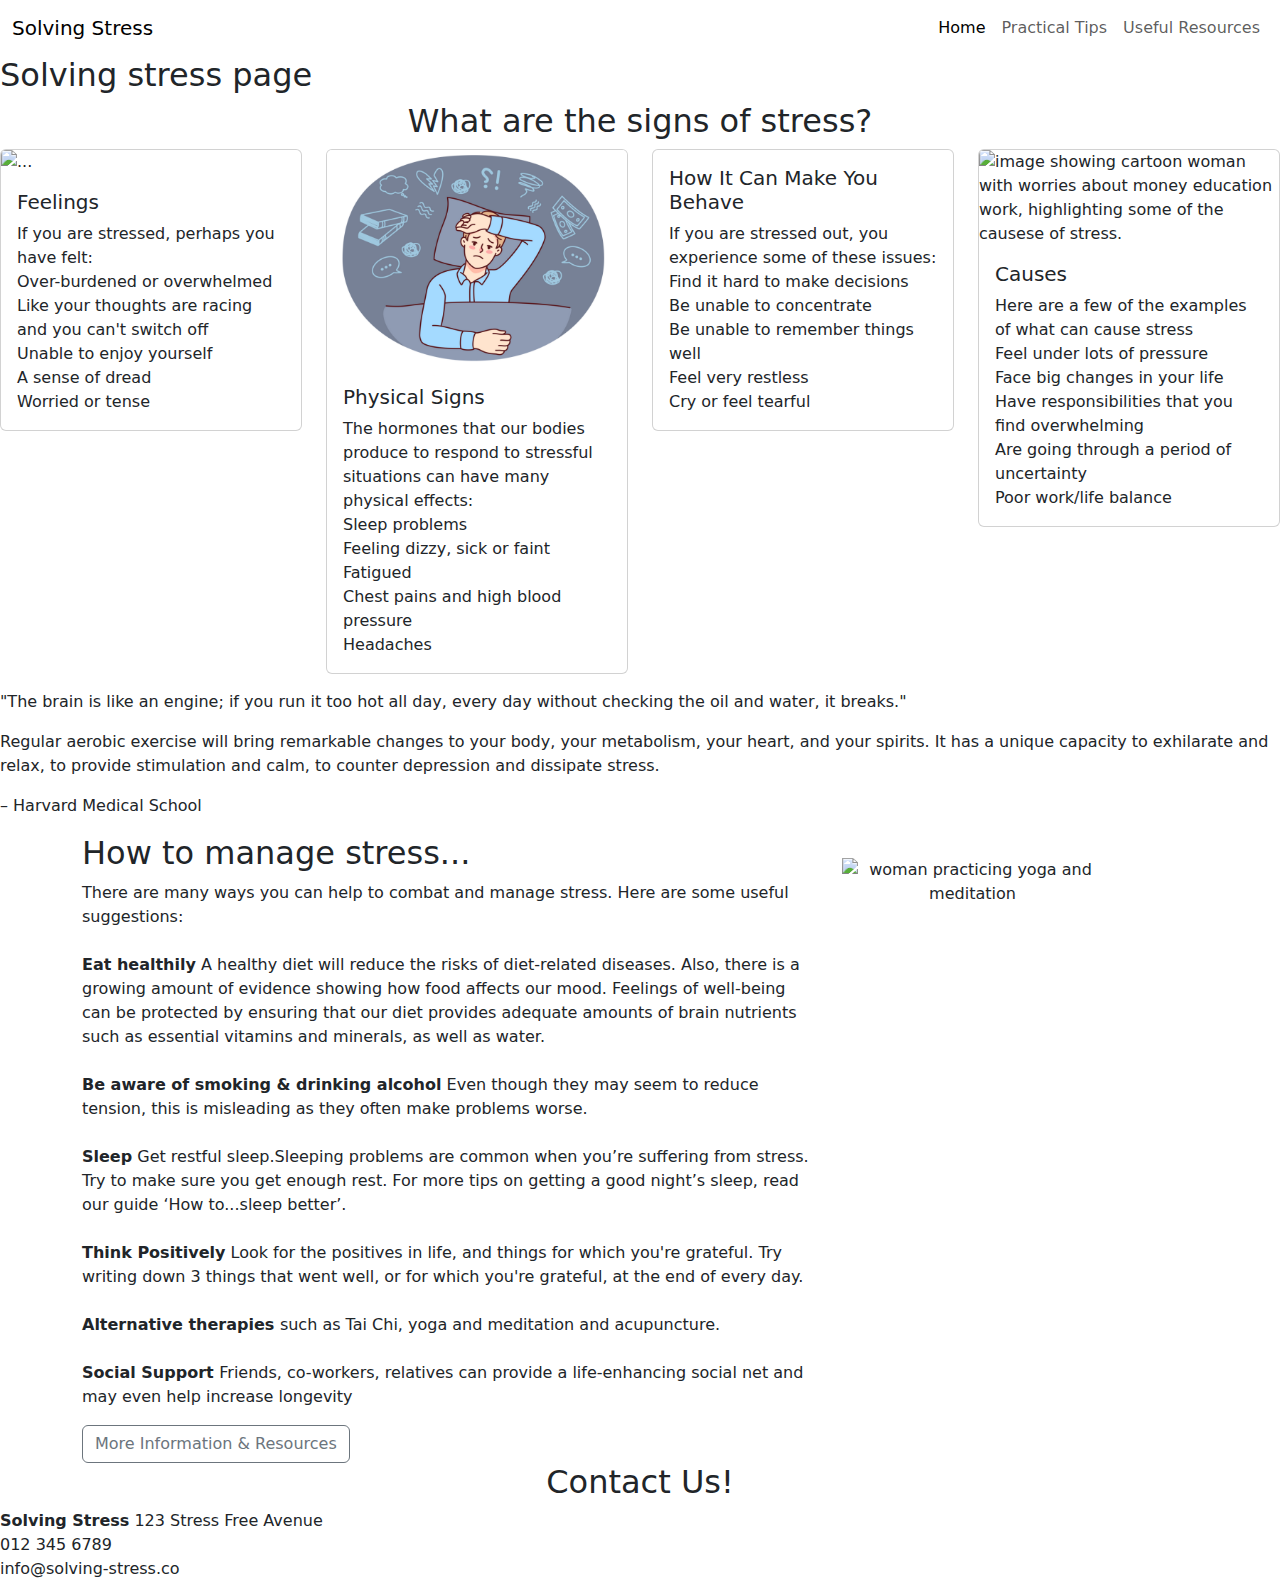
==== index.html @ 2239bf57 "fix: update stylesheet path in index and resources pages for correct loading" ====
<!DOCTYPE html>
<html lang="en">

<head>
  <meta charset="UTF-8">
  <meta name="viewport" content="width=device-width, initial-scale=1.0">
  <title>Solving Stress</title>

  <!-- Bootstrap CSS Link -->
  <link href="https://cdn.jsdelivr.net/npm/bootstrap@5.3.3/dist/css/bootstrap.min.css" rel="stylesheet"
    integrity="sha384-QWTKZyjpPEjISv5WaRU9OFeRpok6YctnYmDr5pNlyT2bRjXh0JMhjY6hW+ALEwIH" crossorigin="anonymous">

  <link rel="stylesheet" href="/solving-stress/assets/css/style.css">

</head>

<body>

  <nav class="navbar navbar-expand-lg navbar-color">
    <div class="container-fluid">
      <i class="fa-solid fa-water" style="color: #204e13;"></i>
      <a class="navbar-brand" href="#">Solving Stress</a>
      <button class="navbar-toggler" type="button" data-bs-toggle="collapse" data-bs-target="#navbarNav"
        aria-controls="navbarNav" aria-expanded="false" aria-label="Toggle navigation">
        <span class="navbar-toggler-icon"></span>
      </button>
      <div class="collapse navbar-collapse" id="navbarNav">
        <ul class="navbar-nav ms-auto">
          <li class="nav-item">
            <a class="nav-link active" aria-current="page" href="#">Home</a>
          </li>
          <li class="nav-item">
            <a class="nav-link" href="#">Practical Tips</a>
          </li>
          <li class="nav-item">
            <a class="nav-link" href="resources.html">Useful Resources</a>
          </li>
        </ul>
      </div>
    </div>
  </nav>

  <!-- Hero Image  -->
  <section id="hero">
    <h2>
      Solving stress page
      <h2>
  </section>

  <!-- Card Section: Signs of Stress -->
  <section id="signs" class="large-card">
    <div class="col-12 text-center">
      <h2>What are the signs of stress?</h2>
    </div>

    <div class="row">
      <div class="col-12 col-md-6 col-xl-3 mb-3">
        <div class="card">
          <img src="assets/images/steps.png" class="card-img-top" alt="...">
          <div class="card-body">
            <h5 class="card-title">Feelings</h5>
            <p class="card-text">If you are stressed, perhaps you have felt:
              <br>
              <i class="fa-solid fa-arrow-right"></i>Over-burdened or overwhelmed
              <br>
              <i class="fa-solid fa-arrow-right"></i>Like your thoughts are racing and you can't switch off
              <br><i class="fa-solid fa-arrow-right"></i>Unable to enjoy yourself
              <br><i class="fa-solid fa-arrow-right"></i> A sense of dread
              <br><i class="fa-solid fa-arrow-right"></i> Worried or tense
            </p>
          </div>

        </div>
      </div>

      <div class="col-12 col-md-6 col-xl-3 mb-3">
        <div class="card">
          <img src="assets/images/worries.png" class="card-img-top" alt="...">
          <div class="card-body">
            <h5 class="card-title">Physical Signs</h5>
            <p class="card-text">The hormones that our bodies produce to respond to stressful situations can have many
              physical effects:
              <br>
              <i class="fa-solid fa-arrow-right"></i>Sleep problems
              <br>
              <i class="fa-solid fa-arrow-right"></i>Feeling dizzy, sick or faint
              <br><i class="fa-solid fa-arrow-right"></i>Fatigued
              <br><i class="fa-solid fa-arrow-right"></i> Chest pains and high blood pressure
              <br><i class="fa-solid fa-arrow-right"></i> Headaches
            </p>
          </div>
        </div>
      </div>

      <div class="col-12 col-md-6 col-xl-3 mb-3">
        <div class="card">
          <img src="assets/images/man_worried.png" class="card-img-top" alt="">
          <div class="card-body">
            <h5 class="card-title">How It Can Make You Behave</h5>
            <p class="card-text">If you are stressed out, you experience some of these issues:
              <br>
              <i class="fa-solid fa-arrow-right"></i>Find it hard to make decisions
              <br>
              <i class="fa-solid fa-arrow-right"></i>Be unable to concentrate
              <br><i class="fa-solid fa-arrow-right"></i>Be unable to remember things well
              <br><i class="fa-solid fa-arrow-right"></i>Feel very restless
              <br><i class="fa-solid fa-arrow-right"></i>Cry or feel tearful
            </p>
          </div>


        </div>

      </div>

      <div class="col-12 col-md-6 col-xl-3 mb-3">
        <div class="card">
          <img src="assets/images/pressure_causes_stress.png" class="card-img-top"
            alt="image showing cartoon woman with worries about money education work, highlighting some of the causese of stress.">
          <div class="card-body">
            <h5 class="card-title">Causes</h5>
            <p class="card-text">Here are a few of the examples of what can cause stress
              <br>
              <i class="fa-solid fa-arrow-right"></i>Feel under lots of pressure
              <br>
              <i class="fa-solid fa-arrow-right"></i>Face big changes in your life
              <br><i class="fa-solid fa-arrow-right"></i>Have responsibilities that you find overwhelming
              <br><i class="fa-solid fa-arrow-right"></i>Are going through a period of uncertainty
              <br><i class="fa-solid fa-arrow-right"></i>Poor work/life balance
            </p>
          </div>
        </div>
      </div>

  </section>


  <section id="practical-tips">
    <div class="slider">
      <div class="slides">
        <div class="slide">
          <p>"The brain is like an engine; if you run it too hot all day, every day without checking the oil and water,
            it breaks."</p>
        </div>
        <div class="slide">
          <p>Regular aerobic exercise will bring remarkable changes to your body, your metabolism, your heart, and your
            spirits. It has a unique capacity to exhilarate and relax, to provide stimulation and calm, to counter
            depression and dissipate stress.</p>
          <p>– Harvard Medical School</p>
        </div>
      </div>
    </div>
  </section>

  <section id="managing-stress">
    <div class="container justify-content-center">
      <div class="row">
        <div class="col-xl-8 col-sm-12 col-md-6 col-lg-8 col-xs-12">
          <h2> How to manage stress...</h2>
          <p>There are many ways you can help to combat and manage stress. Here are some useful suggestions:
            <br>
            <br>
            <strong>Eat healthily</strong> A healthy diet will reduce the risks of diet-related diseases. Also, there is
            a growing amount of evidence showing how food affects our mood. Feelings of well-being can be protected by
            ensuring that our diet provides adequate amounts of brain nutrients such as essential vitamins and minerals,
            as well as water.<br>
            <br> <strong> Be aware of smoking & drinking alcohol</strong> Even though they may seem to reduce tension,
            this is misleading as they often make problems worse.
            <br> <br> <strong>Sleep</strong> Get restful sleep.Sleeping problems are common when you’re suffering from
            stress. Try to make sure you get enough rest. For more tips on getting a good night’s sleep, read our guide
            ‘How to...sleep better’.
            <br><br> <strong>Think Positively</strong> Look for the positives in life, and things for which you're
            grateful.

            Try writing down 3 things that went well, or for which you're grateful, at the end of every day.
            <br> <br> <strong>Alternative therapies </strong>such as Tai Chi, yoga and meditation and acupuncture.
            <br> <br> <strong>Social Support </strong>
            Friends, co-workers, relatives can provide a life-enhancing social net and may even help increase longevity
          </p>

          <button type="button" class="btn btn-outline-secondary">More Information & Resources</button>
        </div>

        <div class="col-xs-12 col-sm-12 col-md-6 col-lg-3 col-xl-3 text-center">
          <br>

          <img src="assets/images/yoga.png" alt="woman practicing yoga and meditation">
        </div>
      </div>
    </div>
  </section>


  <footer class="mt-auto">

    <div class="justify-content-center">
      <div class="col-12 text-center">
        <h2>Contact Us!</h2>
      </div>

      <!--Contact Info-->
      <div class="contact">
        <i class="fa-solid fa-location-pin"></i><strong>Solving Stress</strong> 123 Stress Free Avenue<br>

        <i class="fa-solid fa-phone"></i>012 345 6789<br>
        <i class="fa-solid fa-paper-plane"></i>info@solving-stress.co
      </div>

      <div class="social-links">
        <a href="https://www.instagram.com" target="_blank" aria-label="Visit our Instagram page (opens in a new tab)"
          rel="noopener"><i class="fa-brands fa-instagram"></i></a>
        <a href="https://www.facebook.com" target="_blank" aria-label="Visit our Facebook page (opens in a new tab)"
          rel="noopener"><i class="fa-brands fa-square-facebook"></i></a>
        <a href="https://www.x.com" target="_blank" aria-label="Visit our X feed (opens in a new tab)" rel="noopener"><i
            class="fa-brands fa-x-twitter"></i></a>
      </div>

    </div>
  </footer>



  <!-- Link for Bootstrap JS -->
  <script src="https://cdn.jsdelivr.net/npm/bootstrap@5.3.3/dist/js/bootstrap.bundle.min.js"
    integrity="sha384-YvpcrYf0tY3lHB60NNkmXc5s9fDVZLESaAA55NDzOxhy9GkcIdslK1eN7N6jIeHz"
    crossorigin="anonymous"></script>
  <!-- Fontawesome link -->
  <script src="https://kit.fontawesome.com/5150f1339c.js" crossorigin="anonymous"></script>
  <script src="script.js"></script>
</body>

</html>
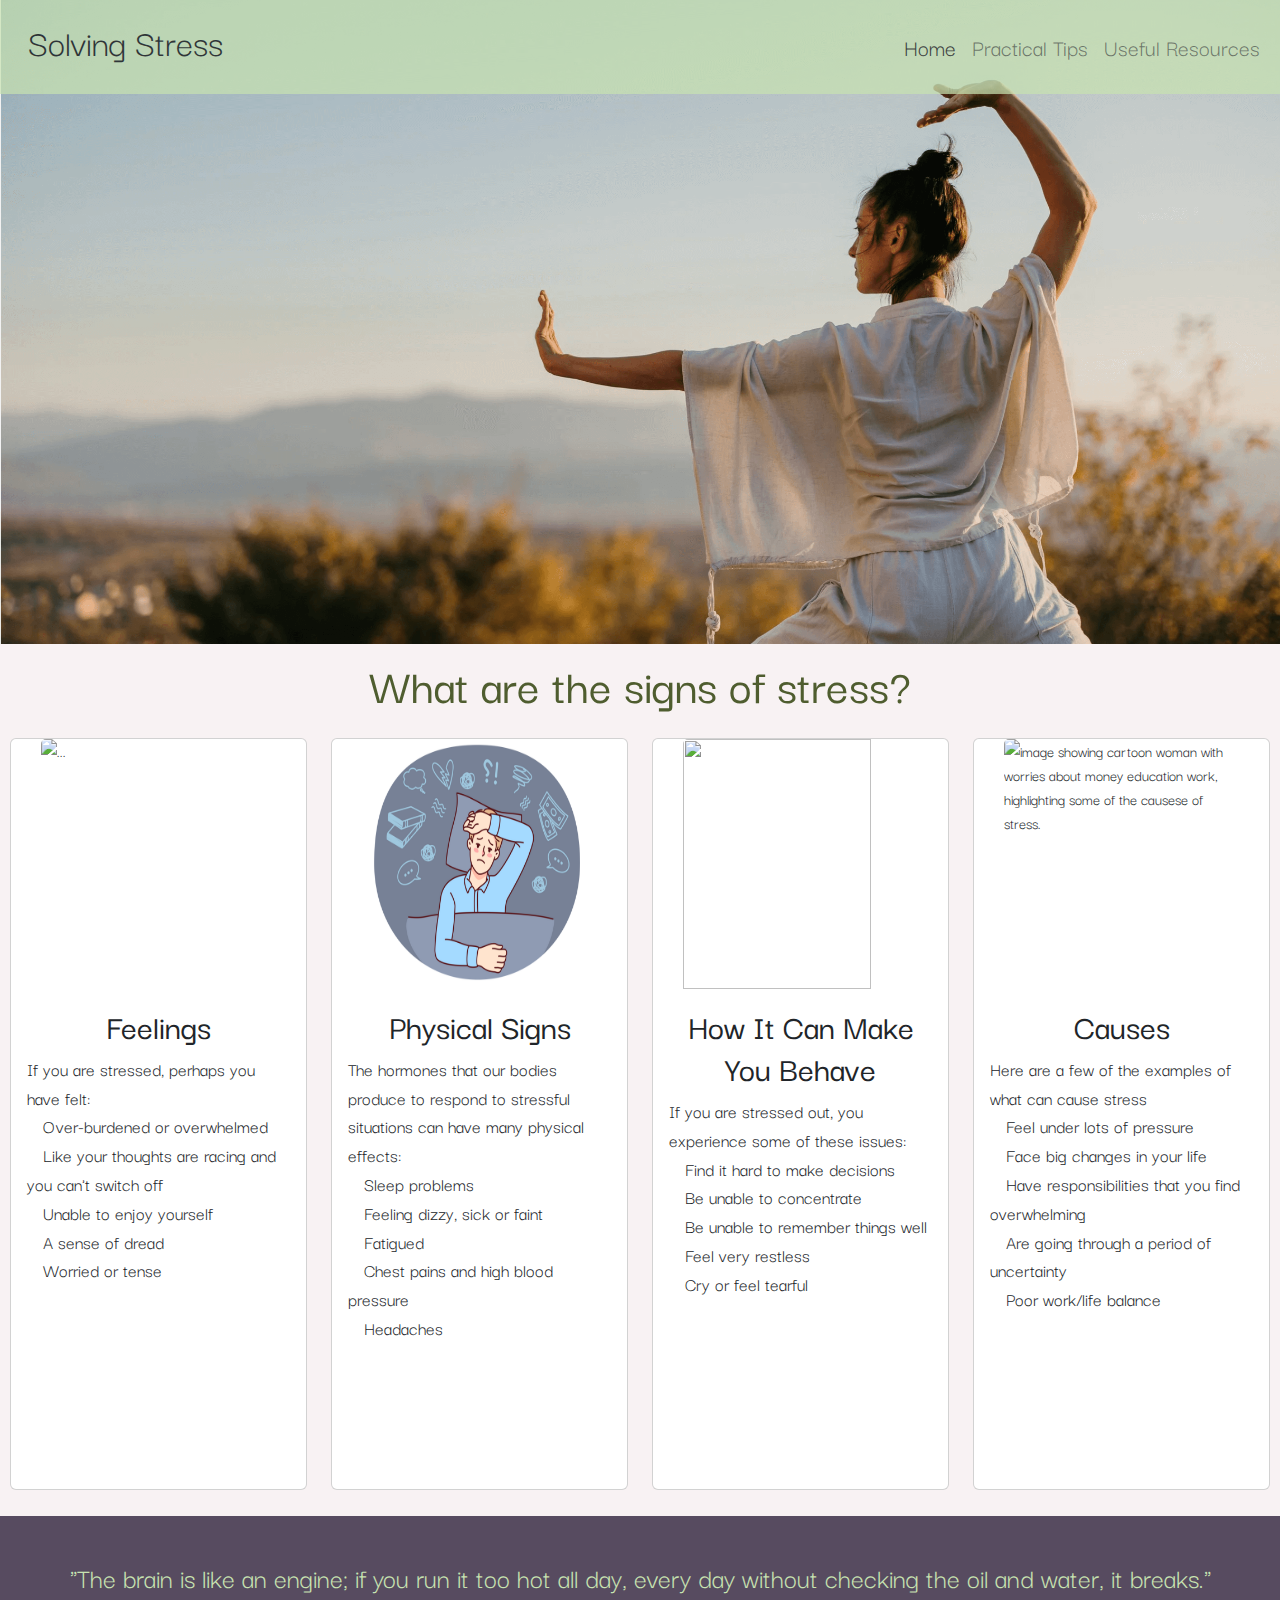
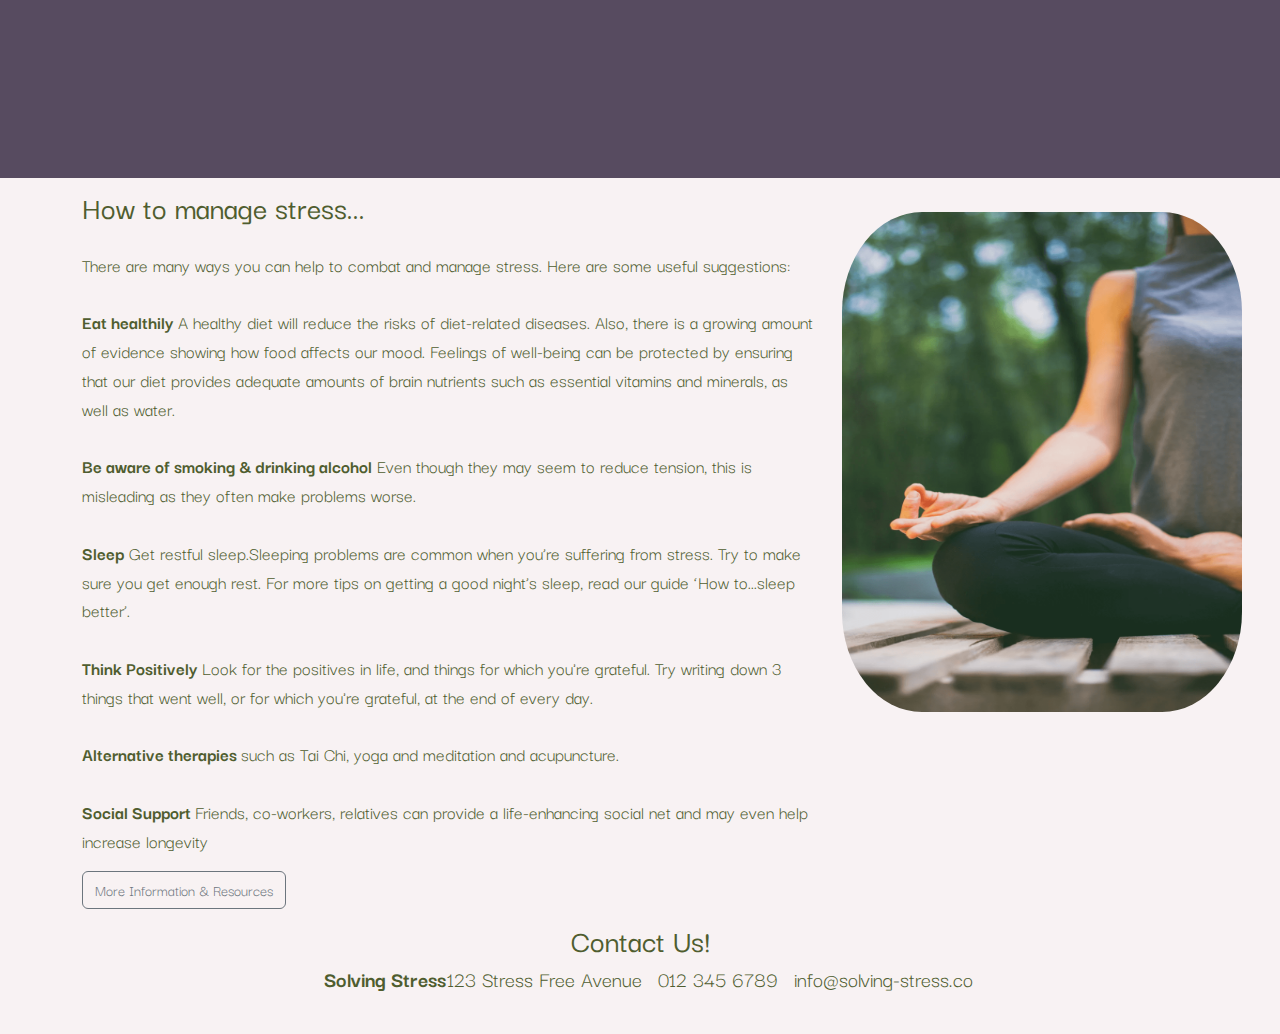
==== commit ffcc2861: "Fix: reduce image sizes, add meta description" ====
--- a/index.html
+++ b/index.html
@@ -4,13 +4,15 @@
 <head>
   <meta charset="UTF-8">
   <meta name="viewport" content="width=device-width, initial-scale=1.0">
+  <meta name="description" content="Solving Stress is a website that provides practical tips and resources to help you
+    manage stress.">
   <title>Solving Stress</title>
 
   <!-- Bootstrap CSS Link -->
   <link href="https://cdn.jsdelivr.net/npm/bootstrap@5.3.3/dist/css/bootstrap.min.css" rel="stylesheet"
     integrity="sha384-QWTKZyjpPEjISv5WaRU9OFeRpok6YctnYmDr5pNlyT2bRjXh0JMhjY6hW+ALEwIH" crossorigin="anonymous">
 
-  <link rel="stylesheet" href="/solving-stress/assets/css/style.css">
+  <link rel="stylesheet" href="/assets/css/style.css">
 
 </head>
 
--- a/assets/css/style.css
+++ b/assets/css/style.css
@@ -0,0 +1,266 @@
+/* Google Fonts Link */
+
+@import url('https://fonts.googleapis.com/css2?family=Darker+Grotesque:wght@300..900&display=swap');
+
+:root {
+    --primary-font: 'Darker Grotesque', sans-serif;
+    --secondary-font: 'Darker Grotesque', sans-serif;
+    --primary-color: #c8e3b1;
+    --secondary-color: #4F5D2F;
+    --third-color: #AAC0AA;
+    --fourth-color: #574B60;
+    --fifth-color: #CEA2AC;
+}
+
+body {
+    font-family: var(--primary-font);
+    background-color: #cea2ac25;
+    color: var(--secondary-color);
+    margin: 0;
+    height: 100%;
+;
+}
+
+h1, h2, h3 {
+    font-family: var(--secondary-font);
+    color: var(--secondary-color);
+    margin-bottom: 3rem;
+    margin-bottom: 1.5rem;
+}
+
+h5 {
+    font-size: 2.2rem;
+    text-align: center;
+ 
+}
+p {
+    font-size: 1.2rem;
+    line-height: 1.5;
+}
+
+
+/* Navbar Styling */
+.navbar {
+    background-color: var(--primary-color);
+    opacity: 0.7;
+}
+
+.navbar-brand {
+    font-size: 2.4rem;
+    padding-bottom: 15px;
+}
+
+.nav-item{
+    font-size: 1.5rem;
+}
+
+.fa-solid {
+    font-size: 2rem;
+    padding: 8px;
+}
+
+/* Hero styling */
+#hero {
+    background: url(/assets/images/tai_chi_hero_image.png);
+    /* background: url(/solving-stress/assets/images/TaiChi.png); */
+    background-size: cover;
+    height: 700px;
+    margin-top: -150px;
+}
+
+#hero h2 {
+    display: none; 
+}
+
+section {
+    padding: 10px;
+
+}
+
+#signs h2 {
+    font-size: 50px;
+}
+
+
+#practical-tips {
+background-color: #574B60;
+height: auto;
+color:#c8e3b1;
+font-size: 3rem;
+}
+
+.slider { 
+    width: 100%; 
+    overflow: hidden; 
+    position: relative; } 
+
+.slides { 
+    display: flex; 
+    transition: transform 0.5s ease-in-out; } 
+
+.slide { min-width: 100%; box-sizing: border-box; padding: 20px; text-align: center; 
+    background-color: var(--fourth-color); } 
+
+.slide p { margin: 10px 0;
+font-size: 1.8rem; }
+
+
+
+.large-card p {
+    font-size: 1.2rem;
+}
+
+
+
+
+    .testimonial-container {
+        width: 80%;
+        margin: 0 auto;
+        overflow: hidden;
+      }
+      
+      .testimonial-slider {
+        display: flex;
+        transition: margin-left 1s ease-in-out;
+      }
+      
+      .testimonial {
+        flex: 0 0 100%;
+        padding: 20px;
+        text-align: center;
+      }
+
+      #managing-stress img {
+        width: auto;
+        height: 25%;
+      }
+/* Footer Styling */
+
+.contact {
+    display: flex;
+    flex-wrap: wrap;
+    flex-direction: row;
+    justify-content: center;
+    font-size: 1.4rem;
+    color:#4F5D2F;} 
+    
+    .contact > * {
+        margin: 0 1px;
+    }
+
+
+    .social-links {
+        text-align: right;
+
+    }
+ 
+      #contact p {
+        border: solid 1px #4F5D2F;
+      }
+
+      footer .social-links a {
+        width: 40px;
+        height: 40px;
+        margin-left: 10px;
+        color:#4F5D2F;
+        font-size: 1.6rem;
+    }
+
+    #contact p {
+        border: solid 1px #4F5D2F;
+      }
+
+      footer .social-links a {
+        width: 40px;
+        height: 40px;
+        margin-left: 10px;
+        color:#4F5D2F;
+        font-size: 1.6rem;
+    }
+
+    .fa-solid {
+        font-size: 1.2rem;
+        padding: 8px;
+        margin: 0px;
+    }
+
+    #contact strong {
+        margin: 0px;
+    }
+
+    footer h2 {
+        margin: 2px;
+    }
+
+    /* Managing Stress Info Section Styling */
+    #managing-stress {
+        height: auto;
+    }
+
+    #managing-stress img {
+        width: 200px;
+        height: 250px;
+        border-radius: 20%;
+      }
+
+ #resources iframe {
+    margin: 20px;
+ }
+
+ .footer {
+    background-color: var(--third-color);
+    margin-top: auto;
+}
+ /* Media Queries */
+
+       /* Medium devices (tablets 768px and up) */
+       @media screen and (min-width: 768px) {
+        /* Make all cards the same height for consistency */
+        .card-body {
+            min-height: 500px;
+        }
+        .card-img-top {
+            height: 250px;
+            width: 80%;
+            display: block;
+            margin-left: auto;
+            margin-right: auto;
+        }
+
+        #managing-stress img {
+            width: 400px;
+            height: 500px;
+            text-align: right;
+          }
+    }
+    
+         /* Medium devices (tablets 576px and up)
+         @media screen and (min-width: 576px) {
+            /* Make all cards the same height for consistency 
+            .card-body {
+                min-height: 500px;
+            }
+            .card-img-top {
+                height: 250px;
+                width: 80%;
+                display: block;
+                margin-left: auto;
+                margin-right: auto;
+            }
+    
+            #managing-stress img {
+                width: 400px;
+                height: 500px;
+                text-align: right;
+              }
+        }  */
+        
+    @media screen and (max-width: 425px) {
+
+        #hero {
+            background-size: cover;
+    height: 300px;
+    margin-top: 0;
+        }}
+
+ 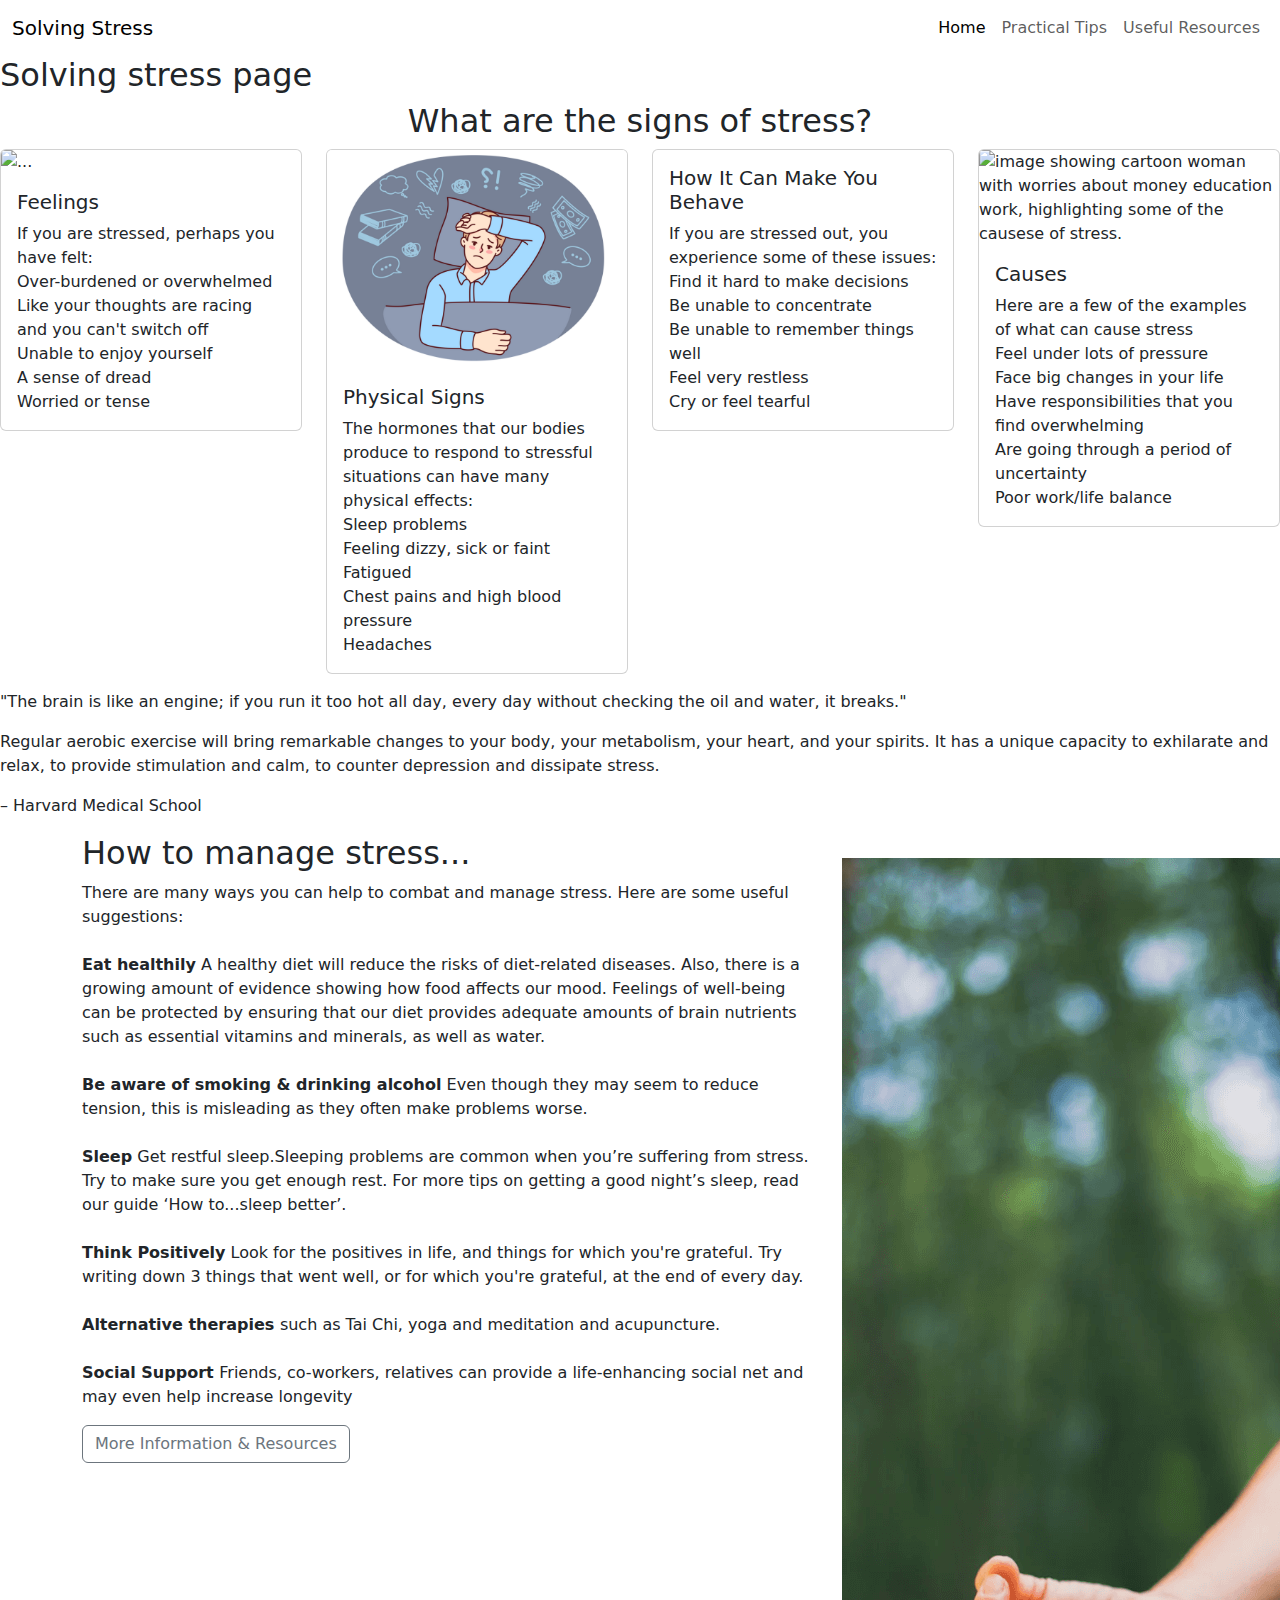
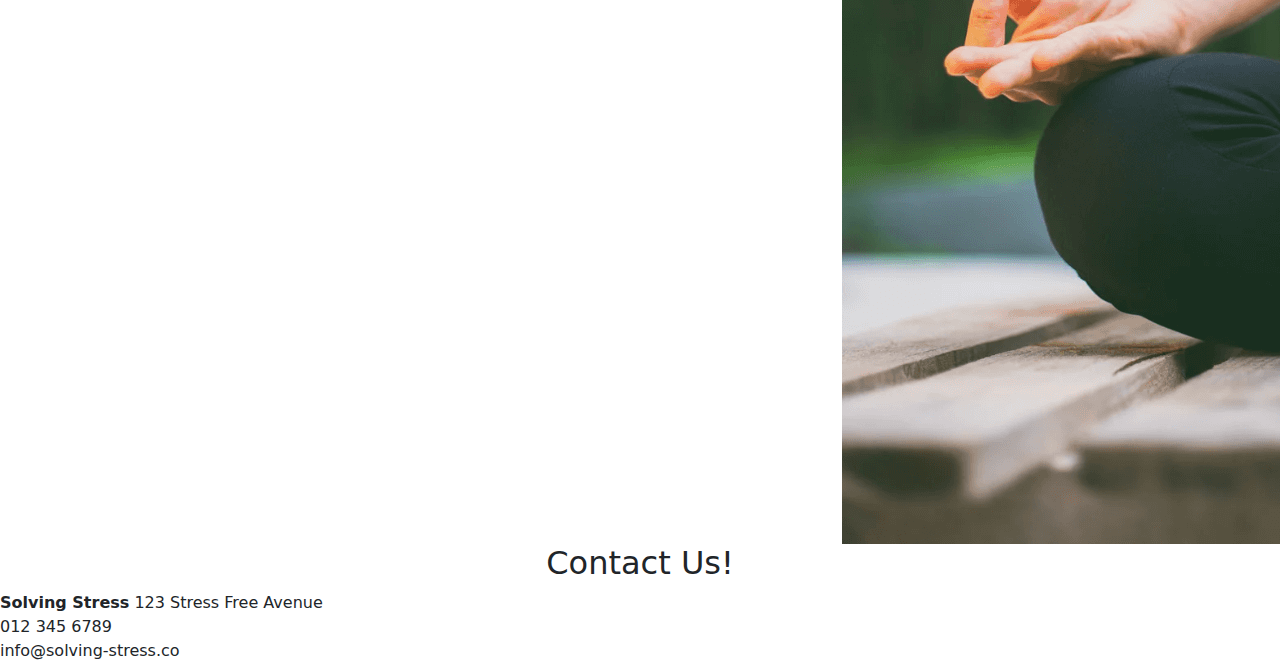
==== commit 1dcb4896: "fix: update resources page layout with responsive video containers" ====
--- a/index.html
+++ b/index.html
@@ -12,7 +12,7 @@
   <link href="https://cdn.jsdelivr.net/npm/bootstrap@5.3.3/dist/css/bootstrap.min.css" rel="stylesheet"
     integrity="sha384-QWTKZyjpPEjISv5WaRU9OFeRpok6YctnYmDr5pNlyT2bRjXh0JMhjY6hW+ALEwIH" crossorigin="anonymous">
 
-  <link rel="stylesheet" href="/assets/css/style.css">
+  <link rel="stylesheet" href="/solving-stress/assets/css/style.css">
 
 </head>
 
@@ -180,7 +180,7 @@
             Friends, co-workers, relatives can provide a life-enhancing social net and may even help increase longevity
           </p>
 
-          <button type="button" class="btn btn-outline-secondary">More Information & Resources</button>
+          <a type="button" class="btn btn-outline-secondary" href="resources.html" aria-label="This button will take you to the resources page containing video links for yoga as well as external charities with more information">More Information & Resources</a>
         </div>
 
         <div class="col-xs-12 col-sm-12 col-md-6 col-lg-3 col-xl-3 text-center">
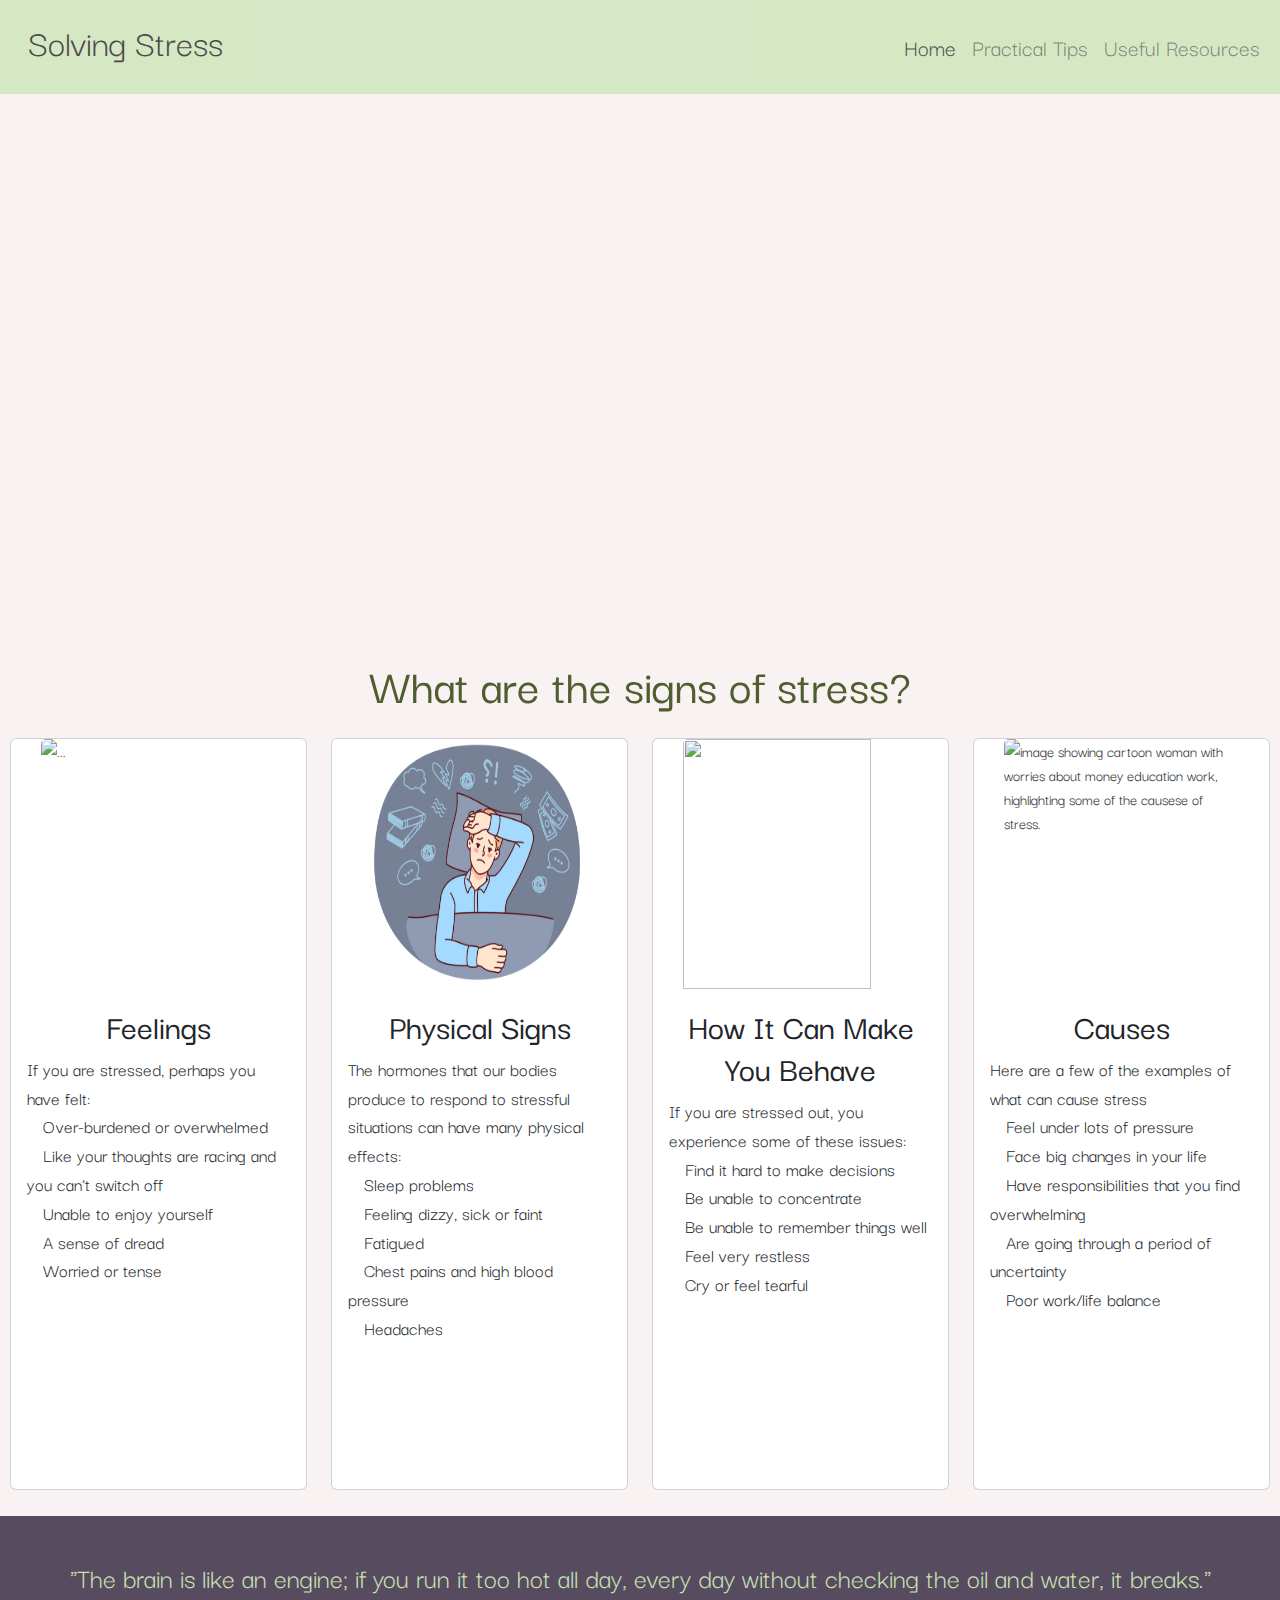
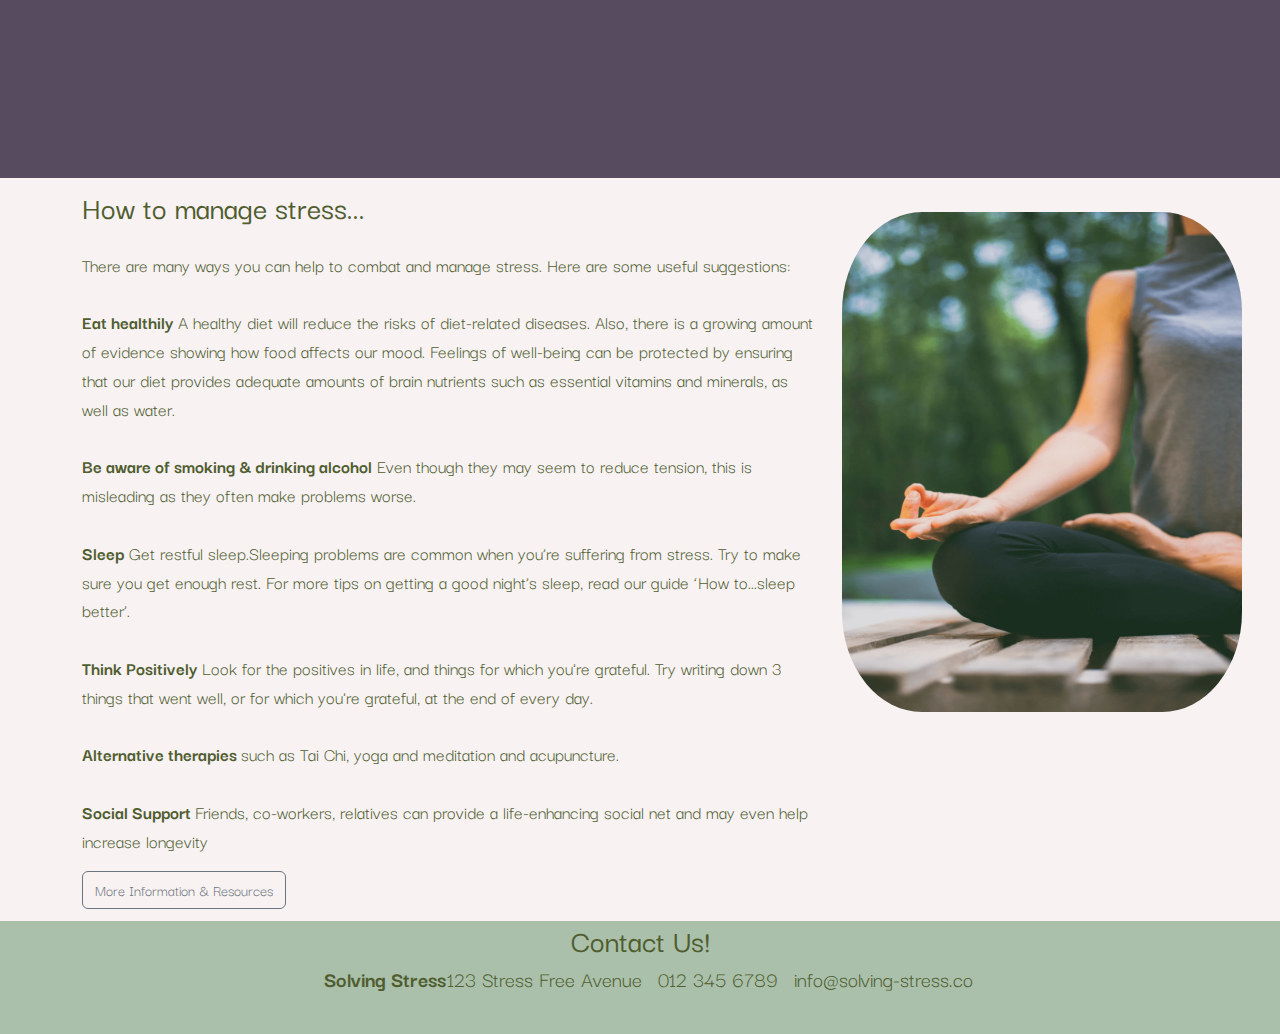
==== commit 76d8026c: "fix footer background color" ====
--- a/index.html
+++ b/index.html
@@ -13,7 +13,7 @@
     integrity="sha384-QWTKZyjpPEjISv5WaRU9OFeRpok6YctnYmDr5pNlyT2bRjXh0JMhjY6hW+ALEwIH" crossorigin="anonymous">
 
   <link rel="stylesheet" href="/solving-stress/assets/css/style.css">
-
+  <link rel="stylesheet" href="/assets/css/style.css">
 </head>
 
 <body>
--- a/assets/css/style.css
+++ b/assets/css/style.css
@@ -0,0 +1,321 @@
+/* Google Fonts Link */
+
+@import url('https://fonts.googleapis.com/css2?family=Darker+Grotesque:wght@300..900&display=swap');
+
+:root {
+    --primary-font: 'Darker Grotesque', sans-serif;
+    --secondary-font: 'Darker Grotesque', sans-serif;
+    --primary-color: #c8e3b1;
+    --secondary-color: #4F5D2F;
+    --third-color: #AAC0AA;
+    --fourth-color: #574B60;
+    --fifth-color: #CEA2AC;
+}
+
+body {
+    font-family: var(--primary-font);
+    background-color: #cea2ac25;
+    color: var(--secondary-color);
+    margin: 0;
+    height: 100%;
+    ;
+}
+
+h1,
+h2,
+h3 {
+    font-family: var(--secondary-font);
+    color: var(--secondary-color);
+    margin-bottom: 3rem;
+    margin-bottom: 1.5rem;
+}
+
+h5 {
+    font-size: 2.2rem;
+    text-align: center;
+
+}
+
+p {
+    font-size: 1.2rem;
+    line-height: 1.5;
+}
+
+
+/* Navbar Styling */
+.navbar {
+    background-color: var(--primary-color);
+    opacity: 0.7;
+}
+
+.navbar-brand {
+    font-size: 2.4rem;
+    padding-bottom: 15px;
+}
+
+.nav-item {
+    font-size: 1.5rem;
+}
+
+.fa-solid {
+    font-size: 2rem;
+    padding: 8px;
+}
+
+/* Hero styling */
+#hero {
+    /* background: url(/assets/images/tai_chi_hero_image.png); */
+    background: url(/solving-stress/assets/images/TaiChi.png);
+    background-size: cover;
+    height: 700px;
+    margin-top: -150px;
+}
+
+#hero h2 {
+    display: none;
+}
+
+section {
+    padding: 10px;
+
+}
+
+#signs h2 {
+    font-size: 50px;
+}
+
+
+#practical-tips {
+    background-color: #574B60;
+    height: auto;
+    color: #c8e3b1;
+    font-size: 3rem;
+}
+
+.slider {
+    width: 100%;
+    overflow: hidden;
+    position: relative;
+}
+
+.slides {
+    display: flex;
+    transition: transform 0.5s ease-in-out;
+}
+
+.slide {
+    min-width: 100%;
+    box-sizing: border-box;
+    padding: 20px;
+    text-align: center;
+    background-color: var(--fourth-color);
+}
+
+.slide p {
+    margin: 10px 0;
+    font-size: 1.8rem;
+}
+
+
+
+.large-card p {
+    font-size: 1.2rem;
+}
+
+
+
+
+.testimonial-container {
+    width: 80%;
+    margin: 0 auto;
+    overflow: hidden;
+}
+
+.testimonial-slider {
+    display: flex;
+    transition: margin-left 1s ease-in-out;
+}
+
+.testimonial {
+    flex: 0 0 100%;
+    padding: 20px;
+    text-align: center;
+}
+
+#managing-stress img {
+    width: auto;
+    height: 25%;
+}
+
+
+
+/* Managing Stress Info Section Styling */
+#managing-stress {
+    height: auto;
+}
+
+#managing-stress img {
+    width: 200px;
+    height: 250px;
+    border-radius: 20%;
+}
+
+#resources iframe {
+    margin: 20px;
+}
+
+#resources p {
+    font-size: 1.5rem;
+}
+
+footer {
+    background-color: var(--third-color);
+    margin-top: auto;
+}
+
+/* Footer Styling */
+
+.contact {
+    display: flex;
+    flex-wrap: wrap;
+    flex-direction: row;
+    justify-content: center;
+    font-size: 1.4rem;
+    color: #4F5D2F;
+}
+
+.contact>* {
+    margin: 0 1px;
+}
+
+
+.social-links {
+    text-align: right;
+
+}
+
+#contact p {
+    border: solid 1px #4F5D2F;
+}
+
+footer .social-links a {
+    width: 40px;
+    height: 40px;
+    margin-left: 10px;
+    color: #4F5D2F;
+    font-size: 1.6rem;
+}
+
+#contact p {
+    border: solid 1px #4F5D2F;
+}
+
+footer .social-links a {
+    width: 40px;
+    height: 40px;
+    margin-left: 10px;
+    color: #4F5D2F;
+    font-size: 1.6rem;
+}
+
+.fa-solid {
+    font-size: 1.2rem;
+    padding: 8px;
+    margin: 0px;
+}
+
+#contact strong {
+    margin: 0px;
+}
+
+footer h2 {
+    margin: 2px;
+}
+
+
+/* Media Queries */
+
+/* Medium devices (tablets 768px and up) */
+@media screen and (min-width: 768px) {
+
+    /* Make all cards the same height for consistency */
+    .card-body {
+        min-height: 500px;
+    }
+
+    .card-img-top {
+        height: 250px;
+        width: 80%;
+        display: block;
+        margin-left: auto;
+        margin-right: auto;
+    }
+
+    #managing-stress img {
+        width: 400px;
+        height: 500px;
+        text-align: right;
+    }
+
+    .flex-container {
+        display: flex;
+        flex-direction: row;
+        flex-wrap: wrap;
+        justify-content: space-evenly;
+        height: 50px
+        width: 90%;
+        text-align: center;
+    }
+
+    .iframe-container { flex: 1 1 47%;
+       
+                margin: 10px; 
+                position: relative; 
+                padding-bottom: 56.25%;
+                height: 0; 
+                overflow: hidden;
+           } 
+                
+                .responsive-iframe { 
+                    position: absolute; 
+                    top: 0; 
+                    left: 0; 
+                    width: 100%; 
+                    height: 300px; 
+                    border: 0;
+
+}
+
+
+
+
+
+/* Medium devices (tablets 576px and up)
+         @media screen and (min-width: 576px) {
+            /* Make all cards the same height for consistency 
+            .card-body {
+                min-height: 500px;
+            }
+            .card-img-top {
+                height: 250px;
+                width: 80%;
+                display: block;
+                margin-left: auto;
+                margin-right: auto;
+            }
+    
+            #managing-stress img {
+                width: 400px;
+                height: 500px;
+                text-align: right;
+              }
+        }  */
+
+@media screen and (max-width: 425px) {
+
+    #hero {
+        background-size: cover;
+        height: 300px;
+        margin-top: 0;
+    }
+}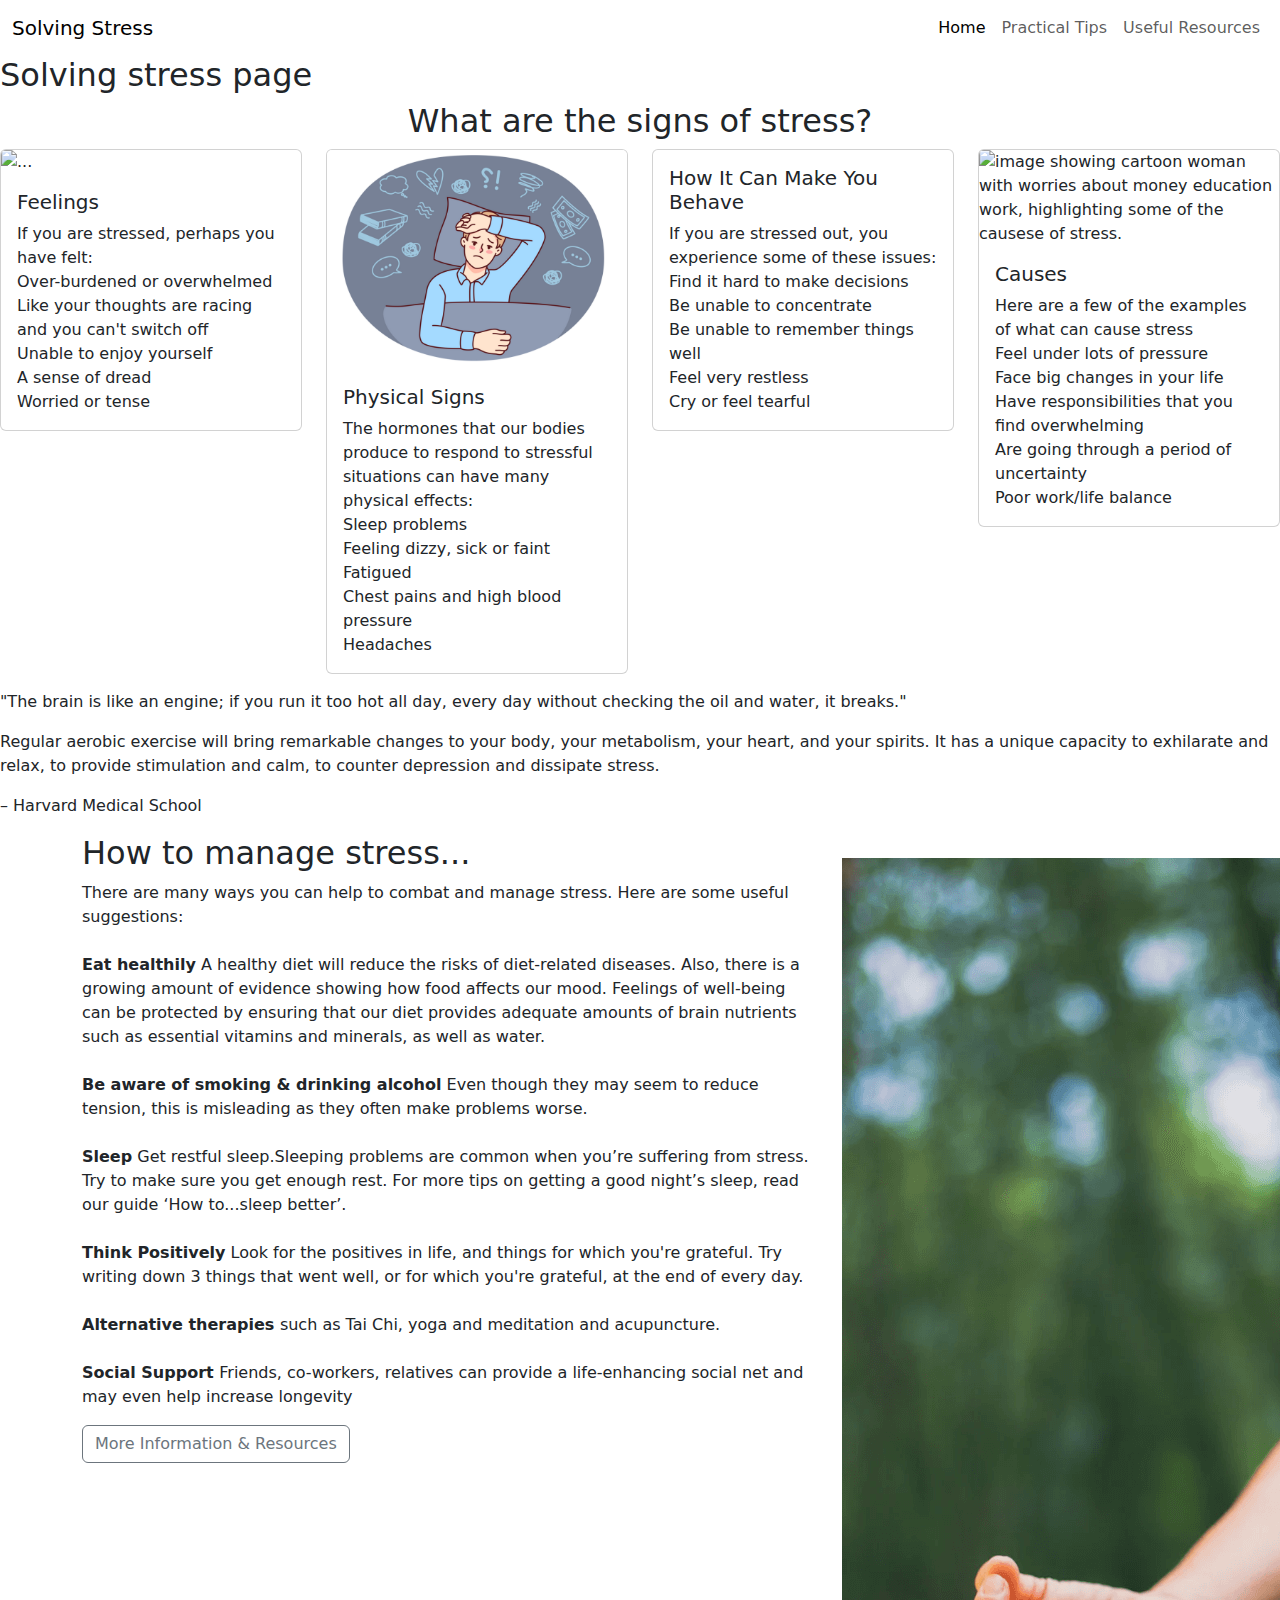
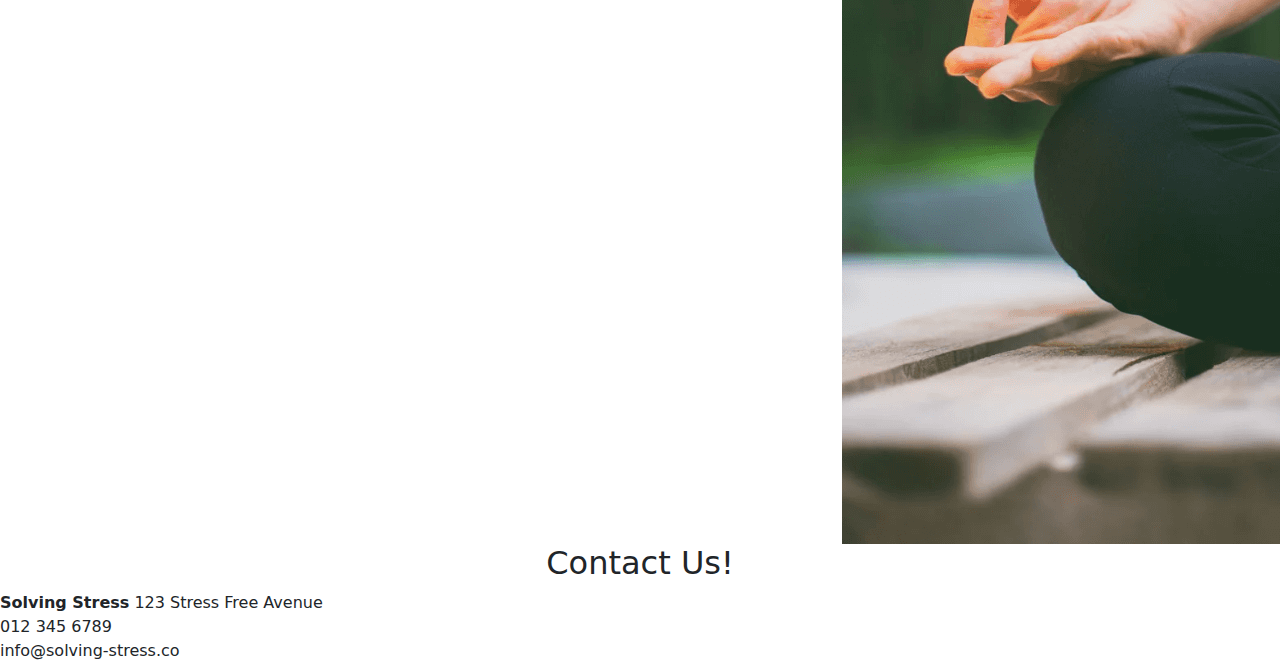
==== commit a721bdd7: "fix: adjust heading size on resources page" ====
--- a/index.html
+++ b/index.html
@@ -13,7 +13,7 @@
     integrity="sha384-QWTKZyjpPEjISv5WaRU9OFeRpok6YctnYmDr5pNlyT2bRjXh0JMhjY6hW+ALEwIH" crossorigin="anonymous">
 
   <link rel="stylesheet" href="/solving-stress/assets/css/style.css">
-  <link rel="stylesheet" href="/assets/css/style.css">
+  <!-- <link rel="stylesheet" href="/assets/css/style.css"> -->
 </head>
 
 <body>
--- a/assets/css/style.css
+++ b/assets/css/style.css
@@ -166,6 +166,10 @@
 
 #resources p {
     font-size: 1.5rem;
+}
+
+#resources h2 {
+    font-size: 2.8rem;
 }
 
 footer {
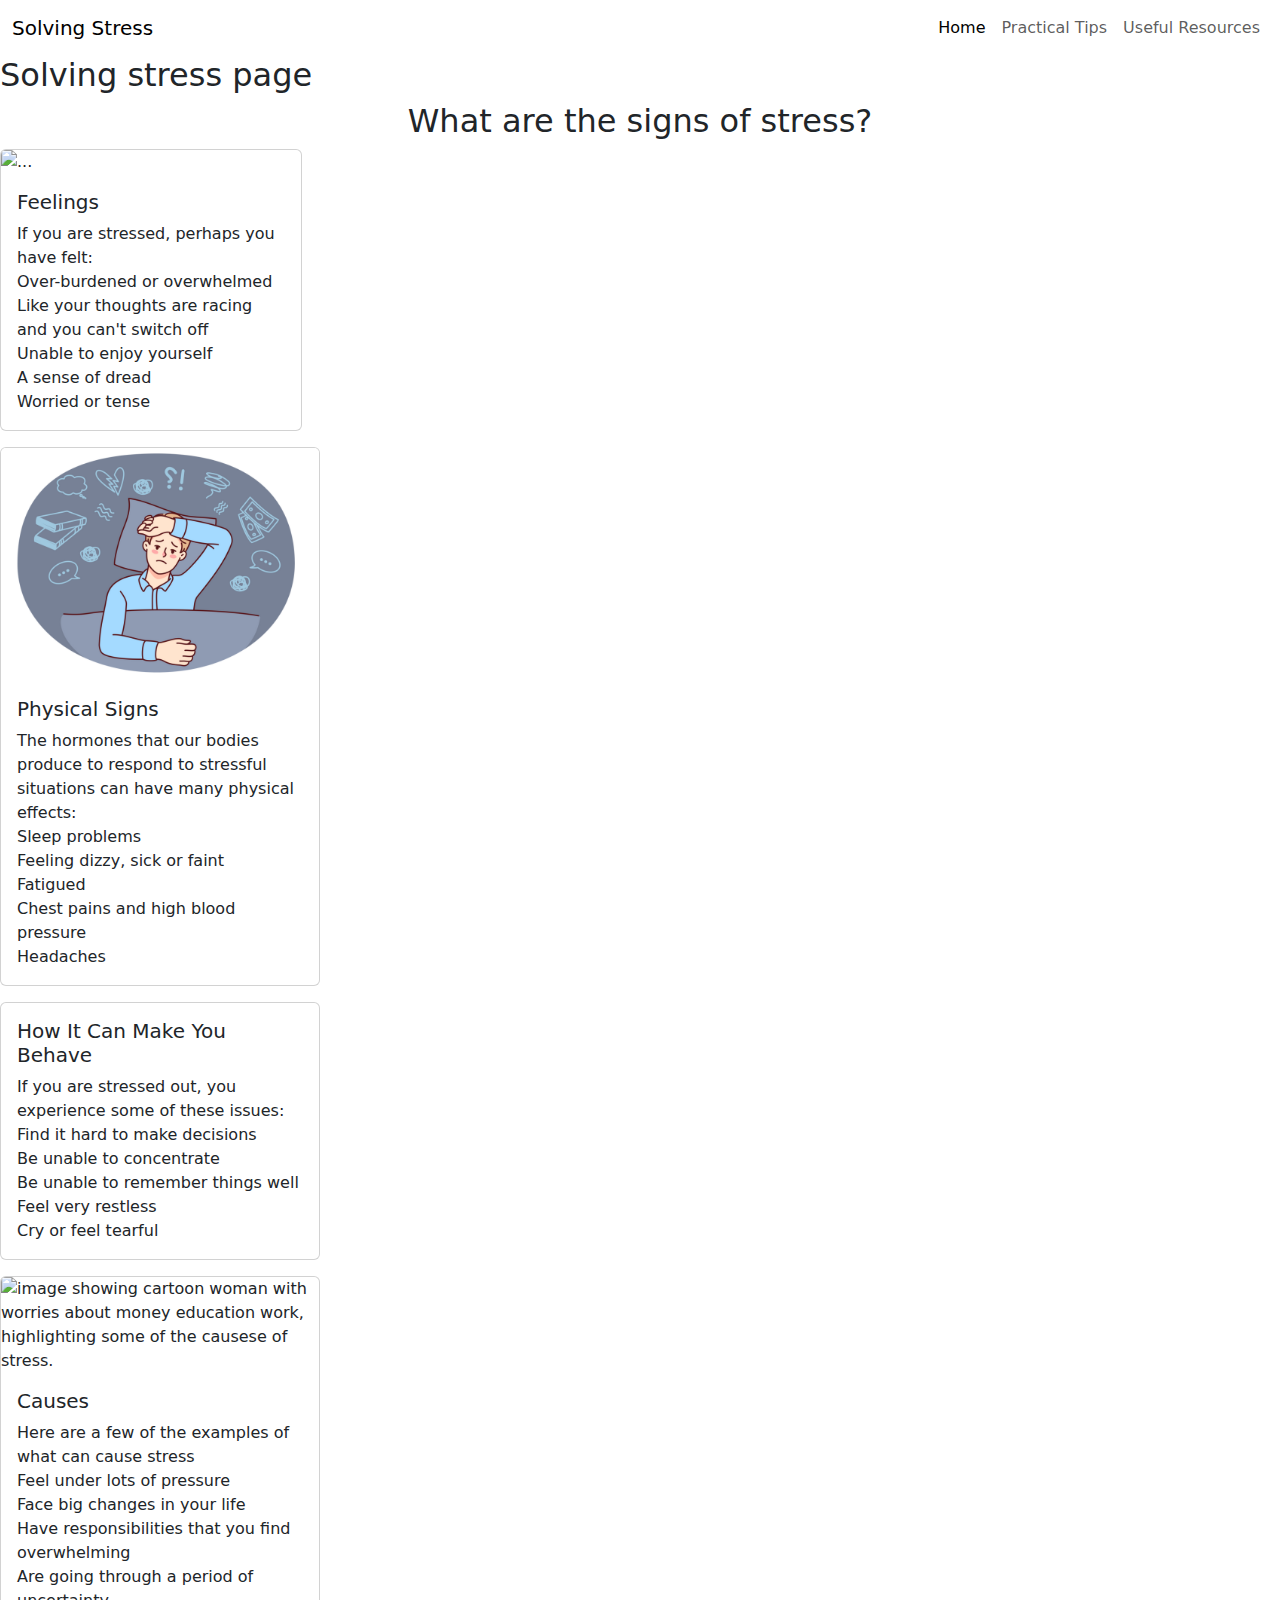
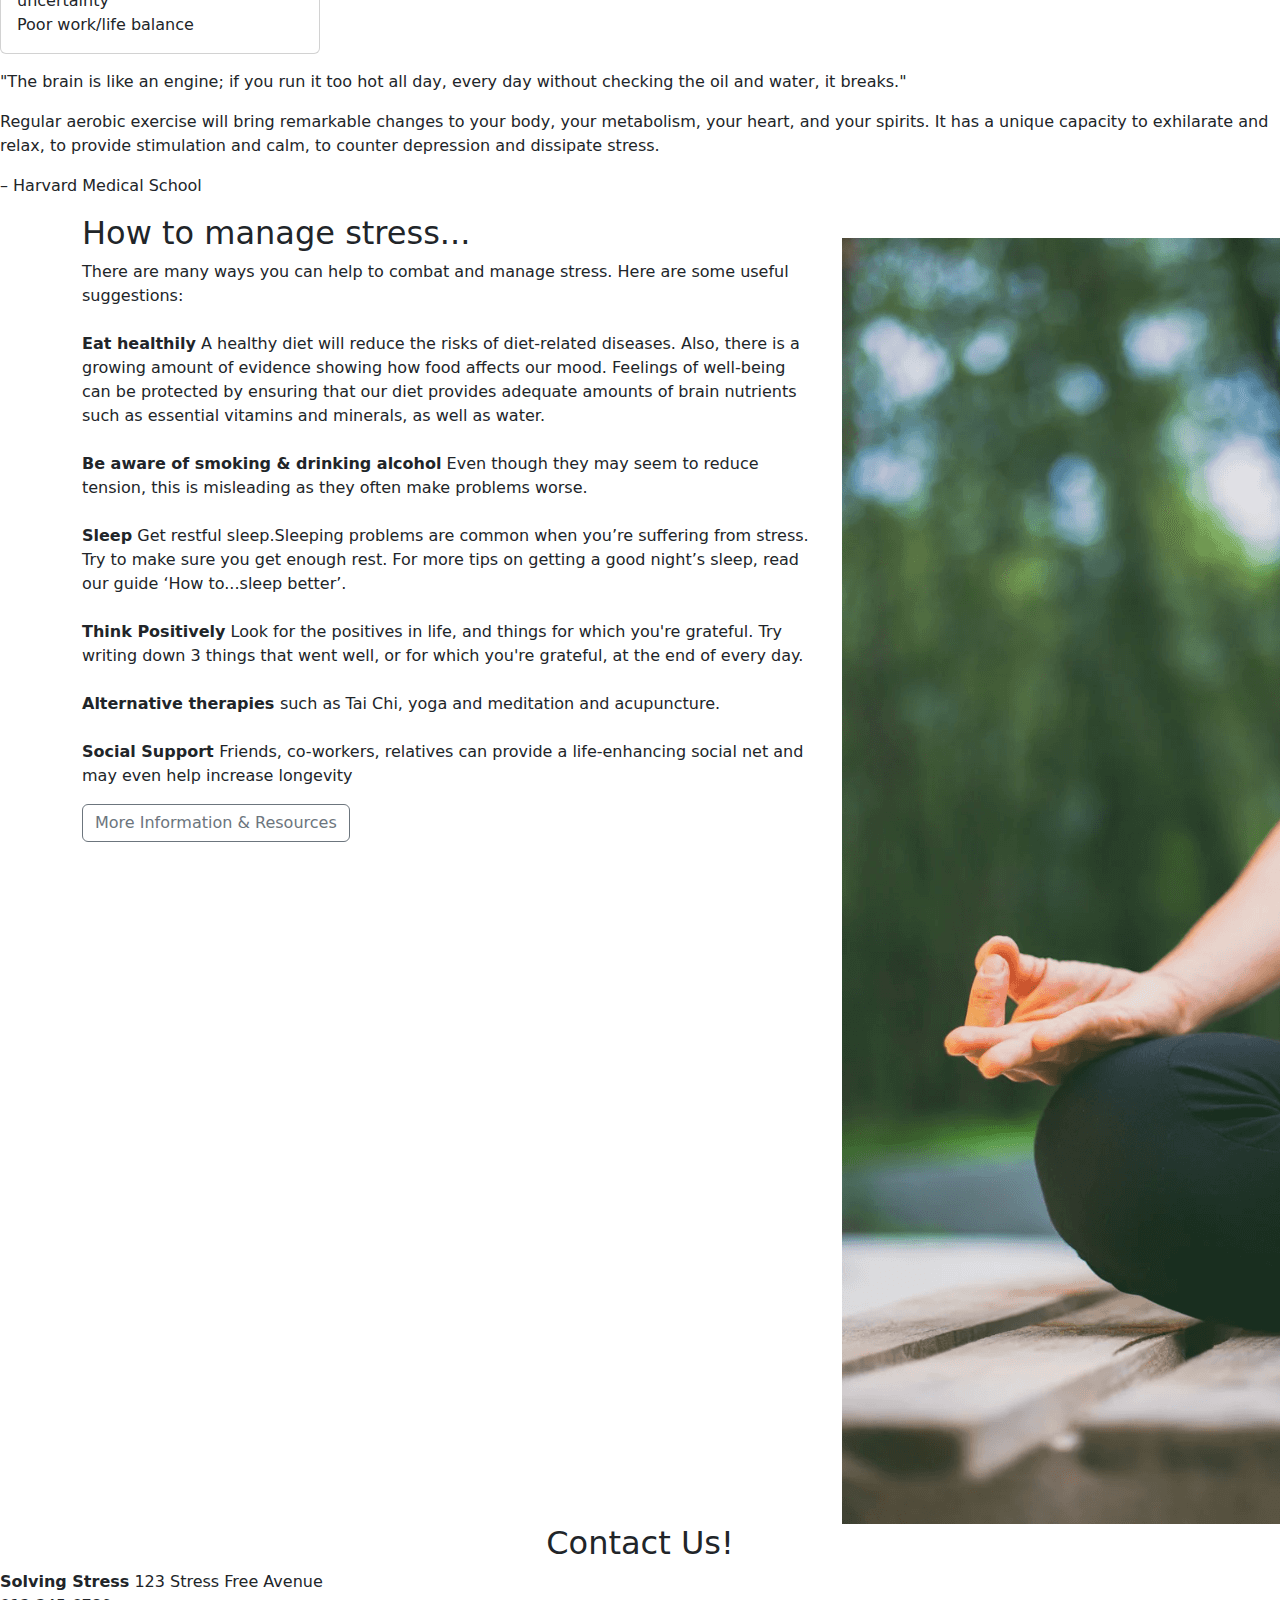
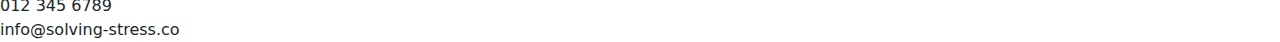
==== commit e39ae1f8: "fix: ws3 validator actions" ====
--- a/index.html
+++ b/index.html
@@ -13,7 +13,7 @@
     integrity="sha384-QWTKZyjpPEjISv5WaRU9OFeRpok6YctnYmDr5pNlyT2bRjXh0JMhjY6hW+ALEwIH" crossorigin="anonymous">
 
   <link rel="stylesheet" href="/solving-stress/assets/css/style.css">
-  <!-- <link rel="stylesheet" href="/assets/css/style.css"> -->
+
 </head>
 
 <body>
@@ -43,13 +43,13 @@
   </nav>
 
   <!-- Hero Image  -->
-  <section id="hero">
+  <div id="hero">
     <h2>
       Solving stress page
-      <h2>
-  </section>
-
-  <!-- Card Section: Signs of Stress -->
+    </h2>
+      </div>
+
+  <!-- Cards: Signs of Stress -->
   <section id="signs" class="large-card">
     <div class="col-12 text-center">
       <h2>What are the signs of stress?</h2>
@@ -73,6 +73,7 @@
           </div>
 
         </div>
+      </div>
       </div>
 
       <div class="col-12 col-md-6 col-xl-3 mb-3">
@@ -180,7 +181,7 @@
             Friends, co-workers, relatives can provide a life-enhancing social net and may even help increase longevity
           </p>
 
-          <a type="button" class="btn btn-outline-secondary" href="resources.html" aria-label="This button will take you to the resources page containing video links for yoga as well as external charities with more information">More Information & Resources</a>
+          <a class="btn btn-outline-secondary" href="resources.html" aria-label="This button will take you to the resources page containing video links for yoga as well as external charities with more information">More Information & Resources</a>
         </div>
 
         <div class="col-xs-12 col-sm-12 col-md-6 col-lg-3 col-xl-3 text-center">
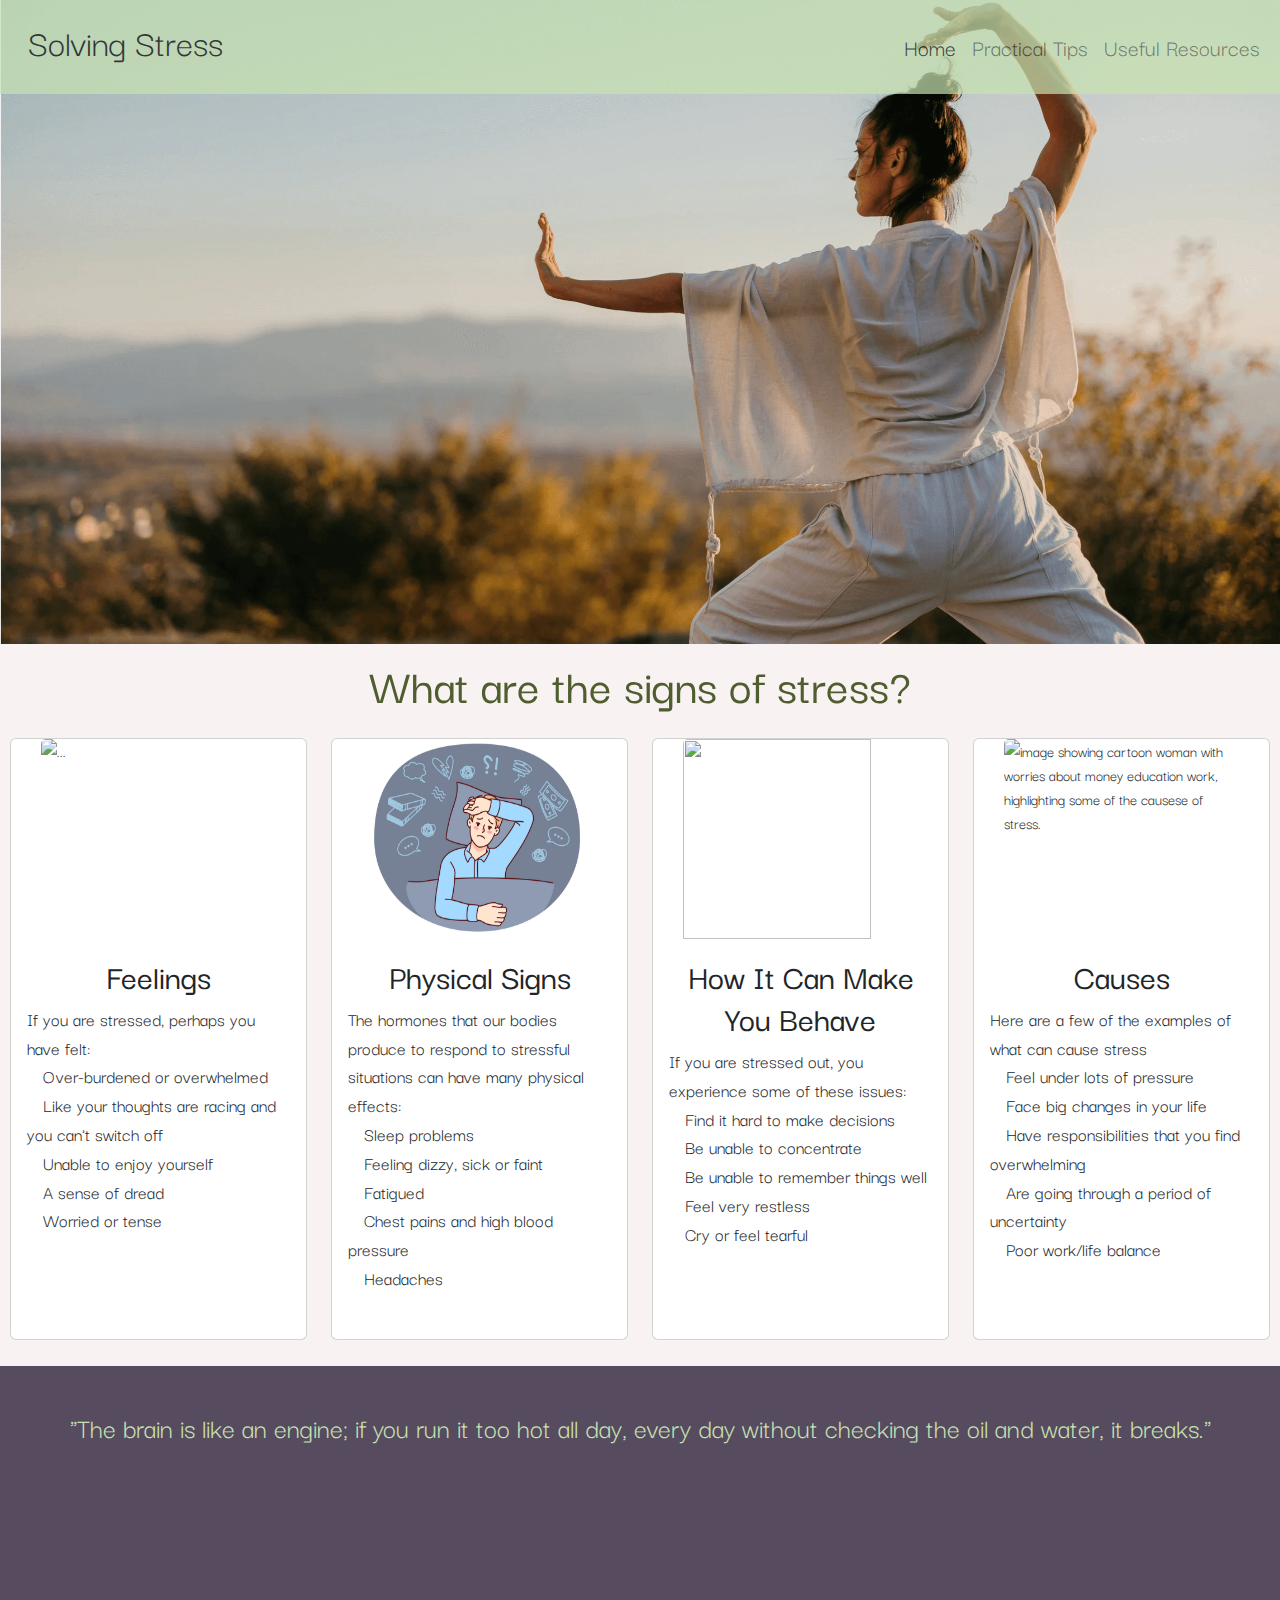
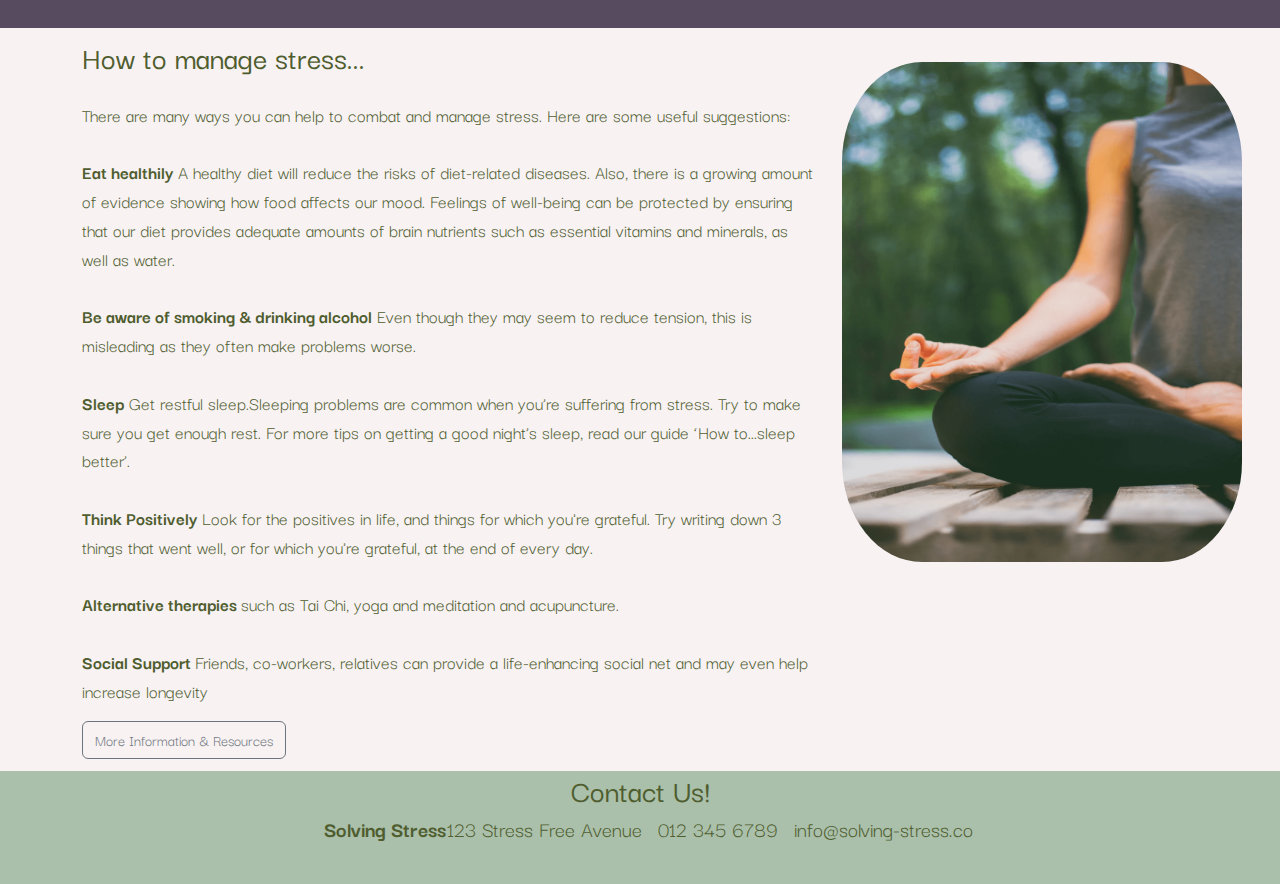
==== commit 3d147394: "fix: adjust styling for responsiveness" ====
--- a/index.html
+++ b/index.html
@@ -13,7 +13,7 @@
     integrity="sha384-QWTKZyjpPEjISv5WaRU9OFeRpok6YctnYmDr5pNlyT2bRjXh0JMhjY6hW+ALEwIH" crossorigin="anonymous">
 
   <link rel="stylesheet" href="/solving-stress/assets/css/style.css">
-
+  <link rel="stylesheet" href="/assets/css/style.css">
 </head>
 
 <body>
@@ -50,13 +50,13 @@
       </div>
 
   <!-- Cards: Signs of Stress -->
-  <section id="signs" class="large-card">
+  <section id="signs">
     <div class="col-12 text-center">
       <h2>What are the signs of stress?</h2>
     </div>
 
     <div class="row">
-      <div class="col-12 col-md-6 col-xl-3 mb-3">
+      <div class="col-lg-3 col-md-6 col-xl-3 col-sm-6 col-xs-12 mb-3 large-card">
         <div class="card">
           <img src="assets/images/steps.png" class="card-img-top" alt="...">
           <div class="card-body">
@@ -74,9 +74,10 @@
 
         </div>
       </div>
-      </div>
-
-      <div class="col-12 col-md-6 col-xl-3 mb-3">
+    
+      <!-- </div> -->
+
+      <div class="col-lg-3 col-md-6 col-xl-3 col-sm-6 col-xs-12 mb-3">
         <div class="card">
           <img src="assets/images/worries.png" class="card-img-top" alt="...">
           <div class="card-body">
@@ -95,7 +96,7 @@
         </div>
       </div>
 
-      <div class="col-12 col-md-6 col-xl-3 mb-3">
+      <div class="col-lg-3 col-md-6 col-xl-3 col-sm-6 col-xs-12 mb-3">
         <div class="card">
           <img src="assets/images/man_worried.png" class="card-img-top" alt="">
           <div class="card-body">
@@ -116,7 +117,7 @@
 
       </div>
 
-      <div class="col-12 col-md-6 col-xl-3 mb-3">
+      <div class="col-lg-3 col-md-6 col-xl-3 col-sm-6 col-xs-12 mb-3">
         <div class="card">
           <img src="assets/images/pressure_causes_stress.png" class="card-img-top"
             alt="image showing cartoon woman with worries about money education work, highlighting some of the causese of stress.">
--- a/assets/css/style.css
+++ b/assets/css/style.css
@@ -0,0 +1,304 @@
+/* Google Fonts Link */
+
+@import url('https://fonts.googleapis.com/css2?family=Darker+Grotesque:wght@300..900&display=swap');
+
+:root {
+    --primary-font: 'Darker Grotesque', sans-serif;
+    --secondary-font: 'Darker Grotesque', sans-serif;
+    --primary-color: #c8e3b1;
+    --secondary-color: #4F5D2F;
+    --third-color: #AAC0AA;
+    --fourth-color: #574B60;
+    --fifth-color: #CEA2AC;
+    }
+
+body {
+    font-family: var(--primary-font);
+    background-color: #cea2ac25;
+    color: var(--secondary-color);
+    margin: 0;
+    height: 100%;
+    ;
+}
+
+h1,
+h2,
+h3 {
+    font-family: var(--secondary-font);
+    color: var(--secondary-color);
+    margin-bottom: 3rem;
+    margin-bottom: 1.5rem;
+}
+
+h5 {
+    font-size: 2.2rem;
+    text-align: center;
+
+}
+
+p {
+    font-size: 1.2rem;
+    line-height: 1.5;
+}
+
+
+/* Navbar Styling */
+.navbar {
+    background-color: var(--primary-color);
+    opacity: 0.7;
+}
+
+.navbar-brand {
+    font-size: 2.4rem;
+    padding-bottom: 15px;
+}
+
+.nav-item {
+    font-size: 1.5rem;
+}
+
+.fa-solid {
+    font-size: 2rem;
+    padding: 8px;
+}
+
+/* Hero styling */
+#hero {
+    background: url(/assets/images/tai_chi_hero_image.png);
+    background-size: cover;
+    height: 500px;
+    margin-right: 0; 
+    background-position: center;
+}
+
+
+#hero h2 {
+    display: none;
+}
+
+section {
+    padding: 10px;
+
+}
+
+#signs h2 {
+    font-size: 50px;
+}
+
+
+#practical-tips {
+    background-color: #574B60;
+    height: auto;
+    color: #c8e3b1;
+    font-size: 3rem;
+}
+
+/* Styling for slider carousel */
+
+.slider {
+    width: 100%;
+    overflow: hidden;
+    position: relative;
+}
+
+.slides {
+    display: flex;
+    transition: transform 0.5s ease-in-out;
+}
+
+.slide {
+    min-width: 100%;
+    box-sizing: border-box;
+    padding: 20px;
+    text-align: center;
+    background-color: var(--fourth-color);
+}
+
+.slide p {
+    margin: 10px 0;
+    font-size: 1.8rem;
+}
+
+/* Card Styling */
+
+.large-card p {
+    font-size: 1.2rem;
+}
+
+
+
+
+.testimonial-container {
+    width: 80%;
+    margin: 0 auto;
+    overflow: hidden;
+}
+
+.testimonial-slider {
+    display: flex;
+    transition: margin-left 1s ease-in-out;
+}
+
+.testimonial {
+    flex: 0 0 100%;
+    padding: 20px;
+    text-align: center;
+}
+
+#managing-stress img {
+    width: auto;
+    height: 25%;
+}
+
+
+
+/* Managing Stress Info Section Styling */
+#managing-stress {
+    height: auto;
+}
+
+#managing-stress img {
+    width: 200px;
+    height: 250px;
+    border-radius: 20%;
+}
+
+#resources iframe {
+    margin: 20px;
+}
+
+#resources p {
+    font-size: 1.5rem;
+}
+
+#resources h2 {
+    font-size: 2.8rem;
+}
+
+footer {
+    background-color: var(--third-color);
+    margin-top: auto;
+}
+
+/* Footer Styling */
+
+.contact {
+    display: flex;
+    flex-wrap: wrap;
+    flex-direction: row;
+    justify-content: center;
+    font-size: 1.4rem;
+    color: #4F5D2F;
+}
+
+.contact>* {
+    margin: 0 1px;
+}
+
+
+.social-links {
+    text-align: right;
+
+}
+
+#contact p {
+    border: solid 1px #4F5D2F;
+}
+
+footer .social-links a {
+    width: 40px;
+    height: 40px;
+    margin-left: 10px;
+    color: #4F5D2F;
+    font-size: 1.6rem;
+}
+
+#contact p {
+    border: solid 1px #4F5D2F;
+}
+
+footer .social-links a {
+    width: 40px;
+    height: 40px;
+    margin-left: 10px;
+    color: #4F5D2F;
+    font-size: 1.6rem;
+}
+
+.fa-solid {
+    font-size: 1.2rem;
+    padding: 8px;
+    margin: 0px;
+}
+
+#contact strong {
+    margin: 0px;
+}
+
+footer h2 {
+    margin: 2px;
+}
+
+
+/* Media Queries */
+@media screen and (min-width: 400px) {
+    #hero{
+        background-size: cover;
+         height: 700px;
+        margin-top: -150px;
+    }
+    
+    }
+
+
+
+/* Medium devices (tablets 768px and up) */
+@media screen and (min-width: 768px) {
+
+    /* Make all cards the same height for consistency */
+    .card-body {
+        min-height: 400px;
+    }
+
+    .card-img-top {
+        height: 200px;
+        width: 80%;
+        display: block;
+        margin-left: auto;
+        margin-right: auto;
+    }
+
+    #managing-stress img {
+        width: 400px;
+        height: 500px;
+        text-align: right;
+    }
+
+    .flex-container {
+        display: flex;
+        flex-direction: row;
+        flex-wrap: wrap;
+        height: 50px;
+        height: 50px;
+        width: 90%;
+        text-align: center;
+    }
+
+    .iframe-container { flex: 1 1 47%;
+       
+                margin: 10px; 
+                position: relative; 
+                padding-bottom: 56.25%;
+                height: 0; 
+                overflow: hidden;
+           } 
+                
+                .responsive-iframe { 
+                    position: absolute; 
+                    top: 0; 
+                    left: 0; 
+                    width: 100%; 
+                    height: 300px; 
+                    border: 0;
+
+}
